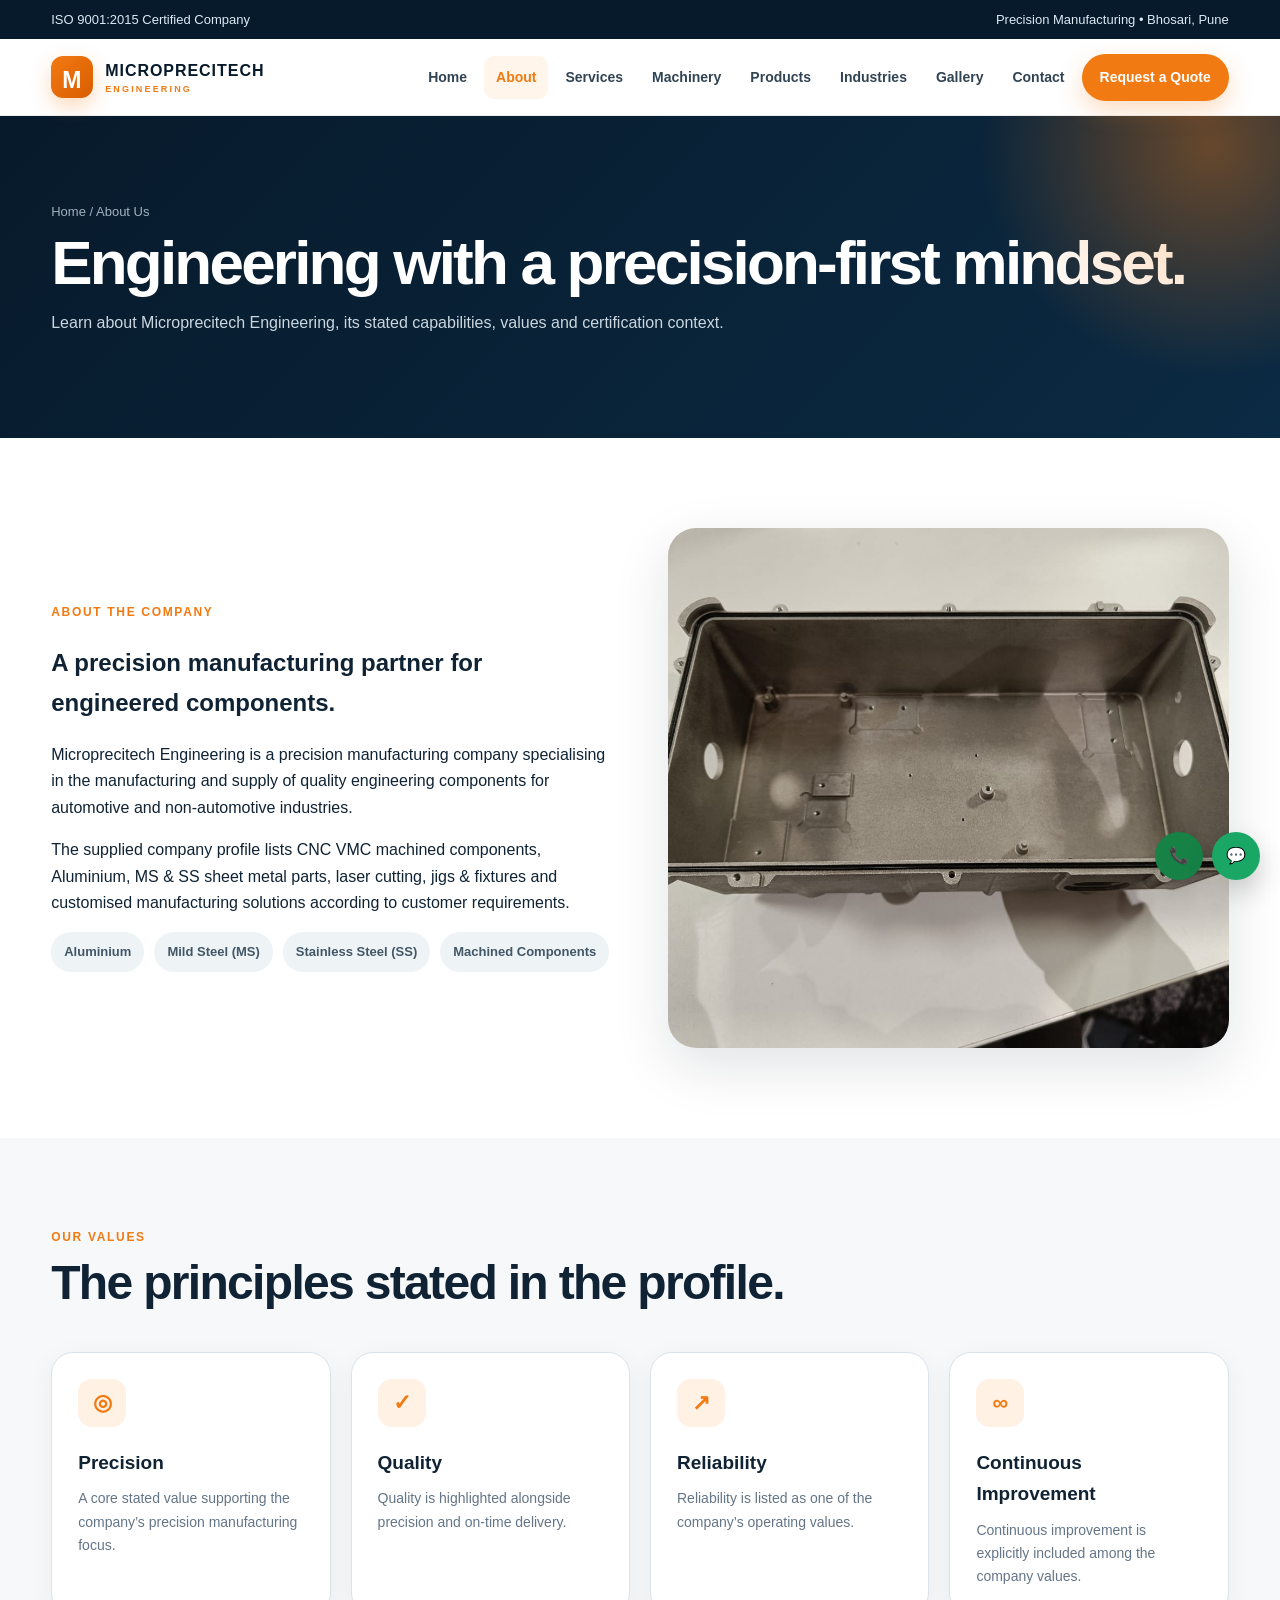
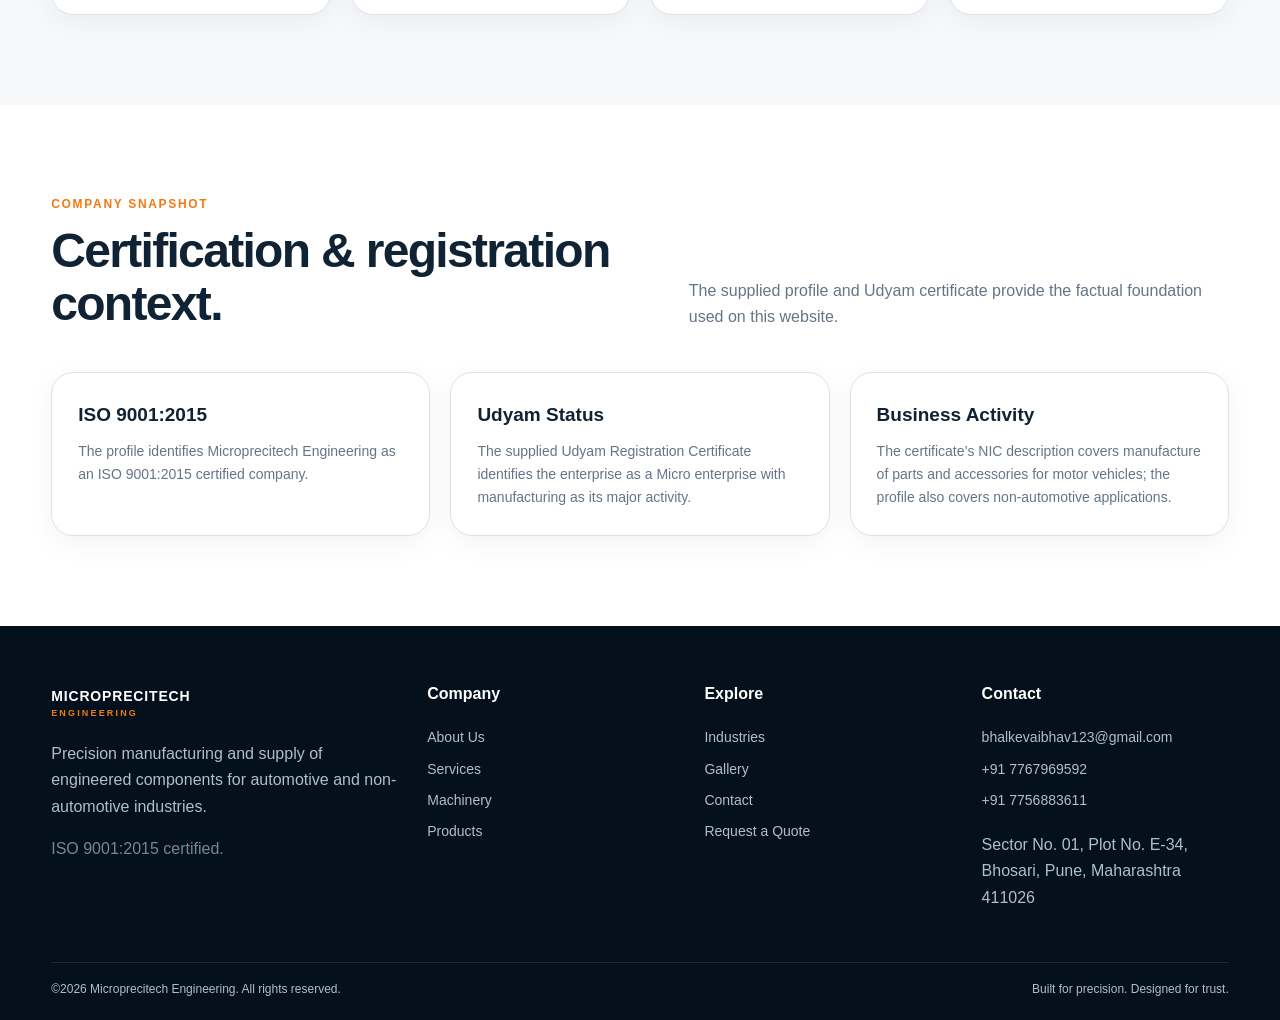
==== about.html @ 03973cf0 "Add MICROPRECITECH Engineering website" ====
<!doctype html>
<!-- PAGE: About page — company profile, values and manufacturing approach. -->
<html lang="en">
  <head>
    <meta charset="utf-8"><meta name="viewport" content="width=device-width,initial-scale=1"><title> About Us | Microprecitech Engineering</title><meta name="description" content="Microprecitech Engineering — precision manufacturing, CNC VMC machining, sheet metal parts, laser cutting, jigs and fixtures in Bhosari, Pune."><link rel="stylesheet" href="styles.css">
  </head>
  <body>
    <div class="topbar">
      <div class="container">
        <span> ISO 9001:2015 Certified Company</span><span> Precision Manufacturing • Bhosari, Pune</span>
      </div>
    </div>
    <header class="nav">
      <div class="container navin">
        <a class="brand" href="index.html"><span class="brandmark"></span><span> MICROPRECITECH<small> ENGINEERING</small></span></a><button class="menu"> ☰</button>
        <nav class="links">
          <a data-nav href="index.html"> Home</a><a data-nav href="about.html"> About</a><a data-nav href="services.html"> Services</a><a data-nav href="machinery.html"> Machinery</a><a data-nav href="products.html"> Products</a><a data-nav href="industries.html"> Industries</a><a data-nav href="gallery.html"> Gallery</a><a data-nav href="contact.html"> Contact</a><a class="cta" href="contact.html#quote"> Request a Quote</a>
        </nav>
      </div>
    </header>
    <section class="pagehero">
      <div class="container">
        <div class="crumb">
          Home / About Us
        </div>
        <h1> Engineering with a precision-first mindset.</h1><p> Learn about Microprecitech Engineering, its stated capabilities, values and certification context.</p>
      </div>
    </section>
    <section class="section">
      <div class="container split">
        <div>
          <div class="kicker">
            About the company
          </div>
          <h2> A precision manufacturing partner for engineered components.</h2><p> Microprecitech Engineering is a precision manufacturing company specialising in the manufacturing and supply of quality engineering components for automotive and non-automotive industries.</p><p> The supplied company profile lists CNC VMC machined components, Aluminium, MS & SS sheet metal parts, laser cutting, jigs & fixtures and customised manufacturing solutions according to customer requirements.</p>
          <div class="material">
            <span class="pill"> Aluminium</span><span class="pill"> Mild Steel (MS)</span><span class="pill"> Stainless Steel (SS)</span><span class="pill"> Machined Components</span>
          </div>
        </div>
        <div class="visual">
          <img src="Media/WhatsApp Image 2026-09-15 at 5.39.50 PM (1).jpeg" alt="Machined aluminium component on CNC machine">
        </div>
      </div>
    </section>
    <section class="section alt">
      <div class="container">
        <div class="section-head">
          <div>
            <div class="kicker">
              Our values
            </div>
            <h2> The principles stated in the profile.</h2>
          </div>
        </div>
        <div class="grid grid4">
          <div class="card">
            <div class="icon">
              ◎
            </div>
            <h3> Precision</h3><p> A core stated value supporting the company’s precision manufacturing focus.</p>
          </div>
          <div class="card">
            <div class="icon">
              ✓
            </div>
            <h3> Quality</h3><p> Quality is highlighted alongside precision and on-time delivery.</p>
          </div>
          <div class="card">
            <div class="icon">
              ↗
            </div>
            <h3> Reliability</h3><p> Reliability is listed as one of the company’s operating values.</p>
          </div>
          <div class="card">
            <div class="icon">
              ∞
            </div>
            <h3> Continuous Improvement</h3><p> Continuous improvement is explicitly included among the company values.</p>
          </div>
        </div>
      </div>
    </section>
    <section class="section">
      <div class="container">
        <div class="section-head">
          <div>
            <div class="kicker">
              Company snapshot
            </div>
            <h2> Certification & registration context.</h2>
          </div>
          <p> The supplied profile and Udyam certificate provide the factual foundation used on this website.</p>
        </div>
        <div class="grid grid3">
          <div class="card">
            <h3> ISO 9001:2015</h3><p> The profile identifies Microprecitech Engineering as an ISO 9001:2015 certified company.</p>
          </div>
          <div class="card">
            <h3> Udyam Status</h3><p> The supplied Udyam Registration Certificate identifies the enterprise as a Micro enterprise with manufacturing as its major activity.</p>
          </div>
          <div class="card">
            <h3> Business Activity</h3><p> The certificate’s NIC description covers manufacture of parts and accessories for motor vehicles; the profile also covers non-automotive applications.</p>
          </div>
        </div>
      </div>
    </section>
    <footer class="footer">
      <div class="container">
        <div class="footergrid">
          <div>
            <a class="brand" href="index.html"><span class=""></span><span style="color:#fff"> MICROPRECITECH<small> ENGINEERING</small></span></a><p> Precision manufacturing and supply of engineered components for automotive and non-automotive industries.</p><p style="color:#748896"> ISO 9001:2015 certified.</p>
          </div>
          <div>
            <h4> Company</h4><a href="about.html"> About Us</a><a href="services.html"> Services</a><a href="machinery.html"> Machinery</a><a href="products.html"> Products</a>
          </div>
          <div>
            <h4> Explore</h4><a href="industries.html"> Industries</a><a href="gallery.html"> Gallery</a><a href="contact.html"> Contact</a><a href="contact.html#quote"> Request a Quote</a>
          </div>
          <div>
            <h4> Contact</h4><a href="mailto:bhalkevaibhav123@gmail.com"> bhalkevaibhav123@gmail.com</a><a href="tel:+917767969592"> +91 7767969592</a><a href="tel:+917756883611"> +91 7756883611</a><p> Sector No. 01, Plot No. E-34, Bhosari, Pune, Maharashtra 411026</p>
          </div>
        </div>
        <div class="copyright">
          <span> ©<span data-year></span> Microprecitech Engineering. All rights reserved.</span><span> Built for precision. Designed for trust.</span>
        </div>
      </div>
    </footer>
    <div class="floating">
      <a class="floatbtn call" href="tel:+917767969592" aria-label="Call +91 7767969592"><span aria-hidden="true">📞</span></a><a class="floatbtn wa" href="https://wa.me/917767969592" aria-label="WhatsApp +91 7767969592"><span aria-hidden="true">💬</span></a>
    </div>
    <script src="script.js"></script>
  </body>
</html>
---- styles.css ----
/* =========================================================
   MICROPRECITECH ENGINEERING — GLOBAL STYLES
   Theme: Premium Industrial / Dark Navy + Orange
   ========================================================= */

/* Theme variables */
 :root {
  --navy: #071a2b;
  --navy2: #0b2a43;
  --orange: #f27a12;
  --orange2: #ff9b36;
  --ink: #102334;
  --muted: #647587;
  --line: #dbe3ea;
  --bg: #f6f8fa;
  --white: #fff;
  --shadow: 0 18px 55px rgba(7,26,43,.12);
  --radius: 22px;
}
* {
  box-sizing: border-box;
}
html {
  scroll-behavior: smooth;
}
body {
  margin: 0;
  font-family: Inter,Segoe UI,Arial,sans-serif;
  color: var(--ink);
  background: var(--white);
  line-height: 1.65;
}
a {
  color: inherit;
  text-decoration: none;
}
img,video {
  max-width: 100%;
  display: block;
}
button,input,textarea {
  font: inherit;
}
.container {
  width: min(1180px,92%);
  margin: auto;
}
/* Header & navigation */
.topbar {
  background: var(--navy);
  color: #dce9f3;
  font-size: 13px;
}
.topbar .container {
  display: flex;
  justify-content: space-between;
  gap: 18px;
  padding: 9px 0;
}
.topbar span {
  display: flex;
  gap: 8px;
  align-items: center;
}
.nav {
  position: sticky;
  top: 0;
  z-index: 20;
  background: rgba(255,255,255,.96);
  backdrop-filter: blur(12px);
  border-bottom: 1px solid rgba(7,26,43,.08);
}
.navin {
  min-height: 76px;
  display: flex;
  align-items: center;
  justify-content: space-between;
  gap: 20px;
}
.brand {
  display: flex;
  align-items: center;
  gap: 12px;
  font-weight: 900;
  letter-spacing: .06em;
  color: var(--navy);
}
.brandmark {
  width: 42px;
  height: 42px;
  border-radius: 12px;
  background: linear-gradient(135deg,var(--orange),#d95d00);
  position: relative;
  box-shadow: 0 8px 20px rgba(242,122,18,.28);
}
.brandmark:after {
  content: 'M';
  position: absolute;
  color: #fff;
  font-weight: 900;
  font-size: 23px;
  left: 11px;
  top: 6px;
}
.brand small {
  display: block;
  font-size: 9px;
  letter-spacing: .24em;
  color: var(--orange);
  margin-top: -2px;
}
.links {
  display: flex;
  align-items: center;
  gap: 5px;
}
.links a {
  padding: 10px 12px;
  font-weight: 700;
  font-size: 14px;
  color: #314454;
  border-radius: 10px;
}
.links a:hover,.links a.active {
  color: var(--orange);
  background: #fff5eb;
}
.cta {
  background: var(--orange)!important;
  color: #fff!important;
  padding: 12px 18px!important;
  border-radius: 999px!important;
  box-shadow: 0 10px 25px rgba(242,122,18,.25);
}
.menu {
  display: none;
  background: none;
  border: 0;
  font-size: 28px;
}
/* Hero section */ /* Hero section */
.hero {
  min-height: 680px;
  background: var(--navy);
  color: #fff;
  position: relative;
  overflow: hidden;
}
.hero video {
  position: absolute;
  inset: 0;
  width: 100%;
  height: 100%;
  object-fit: cover;
  opacity: .38;
}
.hero:after {
  content: '';
  position: absolute;
  inset: 0;
  background: linear-gradient(90deg,rgba(7,26,43,.97) 0%,rgba(7,26,43,.76) 48%,rgba(7,26,43,.3) 100%);
}
.hero .container {
  position: relative;
  z-index: 2;
  min-height: 680px;
  display: flex;
  align-items: center;
}
.hero-copy {
  max-width: 730px;
  padding: 80px 0;
}
.eyebrow {
  display: inline-flex;
  gap: 8px;
  align-items: center;
  color: #ffd3ad;
  background: rgba(242,122,18,.14);
  border: 1px solid rgba(242,122,18,.45);
  padding: 7px 12px;
  border-radius: 999px;
  font-size: 12px;
  font-weight: 800;
  letter-spacing: .12em;
  text-transform: uppercase;
}
.eyebrow:before {
  content: '';
  width: 7px;
  height: 7px;
  border-radius: 50%;
  background: var(--orange);
}
h1 {
  font-size: clamp(42px,6vw,76px);
  line-height: 1.02;
  letter-spacing: -.045em;
  margin: 22px 0 22px;
}
h1 em {
  font-style: normal;
  color: var(--orange2);
}
.lead {
  font-size: 19px;
  color: #d7e2ea;
  max-width: 670px;
}
.actions {
  display: flex;
  gap: 13px;
  flex-wrap: wrap;
  margin-top: 30px;
}
.btn {
  display: inline-flex;
  align-items: center;
  justify-content: center;
  gap: 9px;
  padding: 14px 21px;
  border-radius: 12px;
  font-weight: 800;
  border: 1px solid transparent;
}
.btn.primary {
  background: var(--orange);
  color: #fff;
}
.btn.secondary {
  border-color: rgba(255,255,255,.35);
  color: #fff;
  background: rgba(255,255,255,.06);
}
/* Shared sections & cards */ /* Shared sections & cards */
.section {
  padding: 90px 0;
}
.section.alt {
  background: var(--bg);
}
.section-head {
  display: flex;
  justify-content: space-between;
  gap: 30px;
  align-items: end;
  margin-bottom: 42px;
}
.section-head h2 {
  margin: 0;
  font-size: clamp(30px,4vw,48px);
  line-height: 1.1;
  letter-spacing: -.035em;
}
.section-head p {
  max-width: 540px;
  color: var(--muted);
  margin: 0;
}
.kicker {
  color: var(--orange);
  font-weight: 900;
  text-transform: uppercase;
  letter-spacing: .14em;
  font-size: 12px;
  margin-bottom: 10px;
}
.grid {
  display: grid;
  gap: 20px;
}
.grid3 {
  grid-template-columns: repeat(3,1fr);
}
.grid4 {
  grid-template-columns: repeat(4,1fr);
}
.card {
  background: #fff;
  border: 1px solid var(--line);
  border-radius: var(--radius);
  padding: 26px;
  box-shadow: 0 7px 28px rgba(7,26,43,.05);
}
.card: hover {
  transform: translateY(-3px);
  transition: .25s;
  box-shadow: var(--shadow);
}
.icon {
  width: 48px;
  height: 48px;
  border-radius: 14px;
  background: #fff1e4;
  color: var(--orange);
  display: grid;
  place-items: center;
  font-size: 22px;
  font-weight: 900;
  margin-bottom: 20px;
}
.card h3 {
  margin: 0 0 9px;
  font-size: 19px;
}
.card p {
  margin: 0;
  color: var(--muted);
  font-size: 14px;
}
/* Split content layouts */ /* Split content layouts */
.split {
  display: grid;
  grid-template-columns: 1fr 1fr;
  gap: 55px;
  align-items: center;
}
.visual {
  border-radius: 28px;
  overflow: hidden;
  box-shadow: var(--shadow);
  position: relative;
}
.visual img {
  width: 100%;
  height: 520px;
  object-fit: cover;
}
.visual .tag {
  position: absolute;
  left: 20px;
  bottom: 20px;
  background: #fff;
  padding: 13px 16px;
  border-radius: 14px;
  font-weight: 800;
  box-shadow: 0 10px 30px rgba(0,0,0,.14);
}
.checklist {
  display: grid;
  gap: 12px;
  margin: 24px 0;
}
.check {
  display: flex;
  gap: 12px;
  align-items: flex-start;
}
.check b {
  width: 24px;
  height: 24px;
  display: grid;
  place-items: center;
  background: #e8f6ed;
  color: #168246;
  border-radius: 50%;
  font-size: 12px;
  flex: none;
}
.check span {
  color: #435667;
}
.darkband {
  background: var(--navy);
  color: #fff;
  padding: 70px 0;
}
.darkband .section-head p {
  color: #afc0ce;
}
.machine {
  overflow: hidden;
  padding: 0;
}
.machine img {
  height: 220px;
  width: 100%;
  object-fit: cover;
  background: #eef2f5;
}
.machine .body {
  padding: 23px;
}
.machine .spec {
  display: flex;
  justify-content: space-between;
  border-top: 1px solid var(--line);
  padding: 9px 0;
  font-size: 13px;
  color: var(--muted);
}
.machine .spec b {
  color: var(--ink);
}
.home-machine .body {
  padding: 22px;
}
.home-machine .body h3 {
  margin: 0 0 7px;
}
.home-machine .body p {
  margin: 0;
}
.product img {
  height: 250px;
  width: 100%;
  object-fit: cover;
}
.product .body {
  padding: 22px;
}
.product .body h3 {
  margin: 0 0 7px;
}
.badge {
  display: inline-block;
  font-size: 11px;
  font-weight: 900;
  text-transform: uppercase;
  letter-spacing: .1em;
  color: var(--orange);
  background: #fff2e5;
  border-radius: 999px;
  padding: 5px 9px;
}
.logos {
  display: grid;
  grid-template-columns: repeat(5,1fr);
  gap: 15px;
}
.logo {
  background: #fff;
  border: 1px solid var(--line);
  border-radius: 16px;
  padding: 18px;
  min-height: 90px;
  display: grid;
  place-items: center;
}
.logo img {
  max-height: 54px;
  max-width: 170px;
  object-fit: contain;
}
/* Inner page hero */ /* Inner page hero */
.pagehero {
  padding: 85px 0;
  background: linear-gradient(135deg,var(--navy),var(--navy2));
  color: #fff;
  position: relative;
  overflow: hidden;
}
.pagehero:after {
  content: '';
  position: absolute;
  width: 500px;
  height: 500px;
  border-radius: 50%;
  right: -180px;
  top: -220px;
  background: radial-gradient(circle,rgba(242,122,18,.4),transparent 65%);
}
.pagehero h1 {
  font-size: clamp(40px,5vw,62px);
  margin: 8px 0 15px;
}
.pagehero p {
  max-width: 720px;
  color: #cad7e0;
}
.crumb {
  font-size: 13px;
  color: #9fb1bf;
}
.tablewrap {
  overflow: auto;
  border: 1px solid var(--line);
  border-radius: 18px;
}
.specs {
  width: 100%;
  border-collapse: collapse;
  background: #fff;
}
.specs th,.specs td {
  text-align: left;
  padding: 15px 17px;
  border-bottom: 1px solid var(--line);
  font-size: 14px;
}
.specs th {
  background: #f2f5f7;
  color: var(--navy);
}
.gallery {
  display: grid;
  grid-template-columns: repeat(3, minmax(0, 1fr));
  gap: 18px;
}
.gallery .item {
  border: 1px solid var(--line);
  border-radius: 16px;
  overflow: hidden;
  background: #fff;
  box-shadow: 0 10px 28px rgba(7,26,43,.08);
}
.gallery img,.gallery video {
  width: 100%;
  aspect-ratio: 4 / 3;
  height: auto;
  object-fit: cover;
  background: #0b1620;
}
.gallery .caption {
  padding: 13px 15px;
  color: var(--navy);
  font-size: 13px;
  font-weight: 800;
  letter-spacing: .02em;
}
.gallery-section + .gallery-section {
  margin-top: 58px;
}
.gallery-section-head {
  display: flex;
  justify-content: space-between;
  align-items: end;
  gap: 24px;
  margin-bottom: 22px;
}
.gallery-section-head h2 {
  margin: 6px 0 0;
  font-size: clamp(24px,3vw,34px);
}
.gallery-section-head p {
  max-width: 520px;
  margin: 0;
  color: var(--muted);
}
/* Contact & forms */ /* Contact & forms */
.contactgrid {
  display: grid;
  grid-template-columns: .8fr 1.2fr;
  gap: 24px;
}
.contactbox {
  padding: 28px;
  background: var(--navy);
  color: #fff;
  border-radius: 24px;
}
.contactbox a {
  color: #fff;
}
.contactitem {
  padding: 17px 0;
  border-bottom: 1px solid rgba(255,255,255,.12);
}
.contactitem: last-child {
  border-bottom: 0;
}
.contactitem small {
  display: block;
  color: #a9bbc8;
  text-transform: uppercase;
  letter-spacing: .12em;
  font-size: 10px;
  font-weight: 900;
}
.form {
  padding: 30px;
  border: 1px solid var(--line);
  border-radius: 24px;
  background: #fff;
}
.formgrid {
  display: grid;
  grid-template-columns: 1fr 1fr;
  gap: 15px;
}
.field {
  display: grid;
  gap: 7px;
}
.field.full {
  grid-column: 1/-1;
}
.field label {
  font-size: 12px;
  font-weight: 800;
  color: #445868;
}
.field input,.field textarea {
  width: 100%;
  padding: 13px 14px;
  border: 1px solid #ccd7df;
  border-radius: 11px;
  outline: none;
}
.field input: focus,.field textarea: focus {
  border-color: var(--orange);
  box-shadow: 0 0 0 3px #fff0e4;
}
.field textarea {
  min-height: 140px;
  resize: vertical;
}
/* Footer & floating actions */ /* Footer & floating actions */
.footer {
  background: #04111d;
  color: #aebfcb;
  padding: 55px 0 20px;
}
.footergrid {
  display: grid;
  grid-template-columns: 1.4fr 1fr 1fr 1fr;
  gap: 30px;
}
.footer h4 {
  color: #fff;
  margin: 0 0 15px;
}
.footer a {
  display: block;
  padding: 4px 0;
  color: #aebfcb;
  font-size: 14px;
}
.footer a: hover {
  color: #fff;
}
.copyright {
  border-top: 1px solid rgba(255,255,255,.1);
  margin-top: 35px;
  padding-top: 17px;
  font-size: 12px;
  display: flex;
  justify-content: space-between;
}
.floating {
  position: fixed;
  right: 20px;
  bottom: 20px;
  z-index: 30;
  display: flex;
  gap: 9px;
}
.floatbtn {
  width: 48px;
  height: 48px;
  border-radius: 50%;
  display: grid;
  place-items: center;
  color: #fff;
  font-weight: 900;
  box-shadow: 0 12px 28px rgba(0,0,0,.2);
}
.floatbtn svg {
  width: 23px;
  height: 23px;
  fill: currentColor;
}
.floatbtn.call {
  background: #168246;
}
.floatbtn.wa {
  background: #1aa765;
}
.notice {
  padding: 14px 16px;
  background: #fff8ef;
  border: 1px solid #ffd7ae;
  border-radius: 14px;
  color: #73400c;
  font-size: 13px;
}
.form-status {
  margin: 16px 0 0;
  padding: 12px 14px;
  border: 1px solid #b7e2c5;
  border-radius: 10px;
  background: #effaf2;
  color: #176b35;
  font-size: 13px;
  font-weight: 700;
}
.form-status.error {
  border-color: #f0b8b8;
  background: #fff2f2;
  color: #9b2424;
}
.process {
  counter-reset: step;
  display: grid;
  grid-template-columns: repeat(4,1fr);
  gap: 18px;
}
.process .card {
  position: relative;
}
.process .card:before {
  counter-increment: step;
  content: '0' counter(step);
  font-size: 11px;
  font-weight: 900;
  color: var(--orange);
  letter-spacing: .1em;
}
.material {
  display: flex;
  gap: 10px;
  flex-wrap: wrap;
}
.pill {
  padding: 9px 13px;
  background: #eef3f6;
  border-radius: 999px;
  font-size: 13px;
  font-weight: 700;
  color: #425767;
}
.quote {
  font-size: 24px;
  font-weight: 800;
  line-height: 1.35;
  color: var(--navy);
  padding-left: 22px;
  border-left: 4px solid var(--orange);
}
@media(max-width: 980px) {
  .links {
    display: none;
  }
  .links.open {
    display: flex;
    position: absolute;
    top: 76px;
    left: 0;
    right: 0;
    padding: 14px;
    background: #ffffff;
    border-bottom: 1px solid var(--line);
    flex-direction: column;
    align-items: stretch;
    box-shadow: var(--shadow);
  }
  .menu {
    display: block;
  }
  .grid4 {
    grid-template-columns: repeat(2,1fr);
  }
  .grid3 {
    grid-template-columns: 1fr 1fr;
  }
  .split,.contactgrid {
    grid-template-columns: 1fr;
  }
  .footergrid {
    grid-template-columns: 1fr 1fr;
  }
  .process {
    grid-template-columns: 1fr 1fr;
  }
  .logos {
    grid-template-columns: repeat(3,1fr);
  }
}
@media(max-width: 620px) {
  .gallery {
    grid-template-columns: 1fr;
  }
  .gallery-section-head {
    display: block;
  }
  .gallery-section-head p {
    margin-top: 12px;
  }
  .topbar .container {
    display: block;
  }
  .topbar span {
    margin: 2px 0;
  }
  .hero,.hero .container {
    min-height: 700px;
  }
  .hero-copy {
    padding: 55px 0;
  }
  .grid3,.grid4 {
    grid-template-columns: 1fr;
  }
  .section {
    padding: 65px 0;
  }
  .section-head {
    display: block;
  }
  .section-head p {
    margin-top: 15px;
  }
  .logos {
    grid-template-columns: 1fr 1fr;
  }
  .footergrid {
    grid-template-columns: 1fr;
  }
  .copyright {
    display: block;
  }
  .formgrid {
    grid-template-columns: 1fr;
  }
  .field.full {
    grid-column: auto;
  }
  .pagehero {
    padding: 65px 0;
  }
  .floating {
    right: 12px;
    bottom: 12px;
  }
}
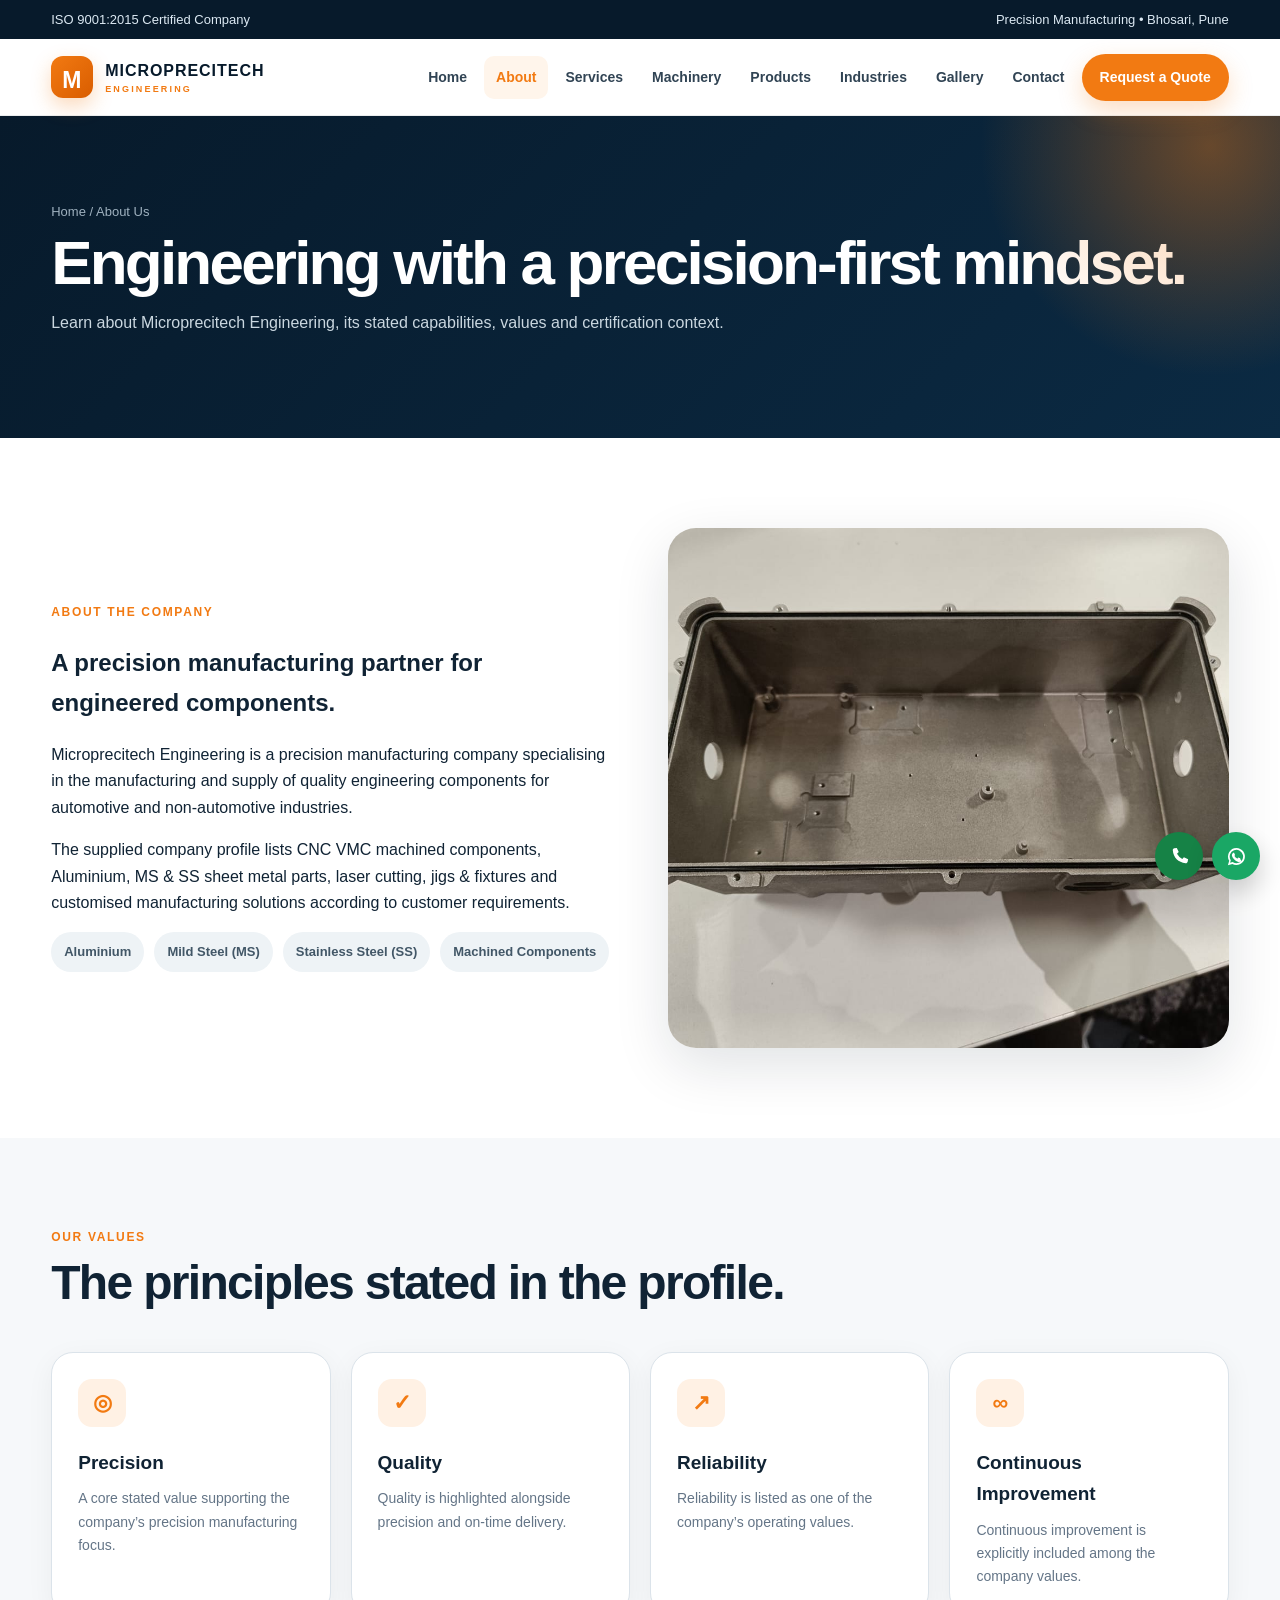
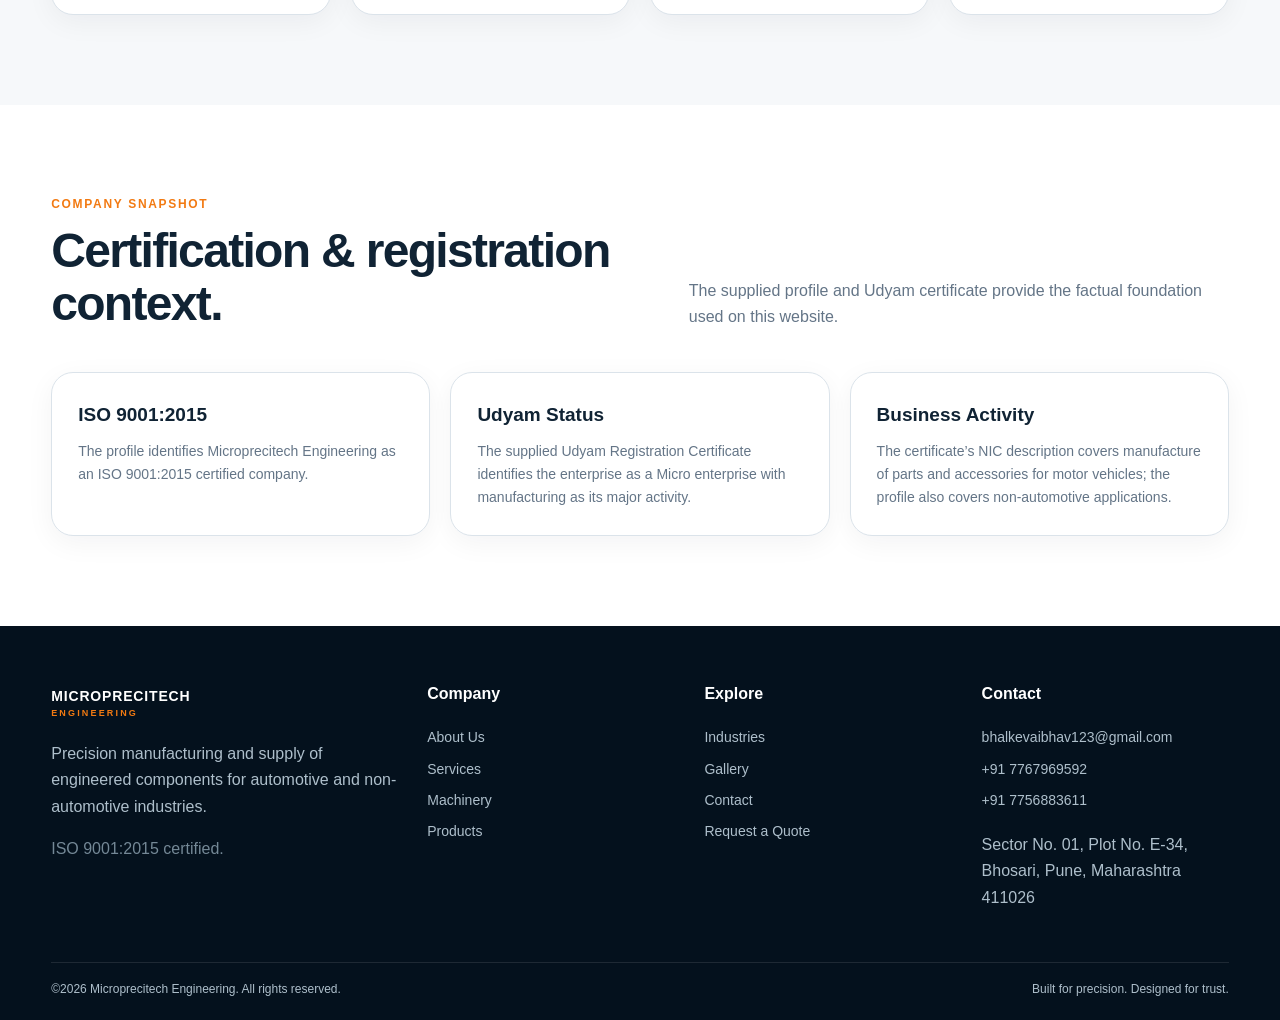
==== commit cac5dbc0: "change icon and Aluminium Extrusion & Machining image and add animation for website" ====
--- a/about.html
+++ b/about.html
@@ -126,7 +126,7 @@
       </div>
     </footer>
     <div class="floating">
-      <a class="floatbtn call" href="tel:+917767969592" aria-label="Call +91 7767969592"><span aria-hidden="true">📞</span></a><a class="floatbtn wa" href="https://wa.me/917767969592" aria-label="WhatsApp +91 7767969592"><span aria-hidden="true">💬</span></a>
+      <a class="floatbtn call" href="tel:+917767969592" aria-label="Call +91 7767969592"><svg viewBox="0 0 24 24" aria-hidden="true"><path d="M6.6 3.5 9.2 3l2 4.4-1.8 1.7a14.4 14.4 0 0 0 5.5 5.5l1.7-1.8 4.4 2-.5 2.6c-.2 1-1.1 1.7-2.1 1.6C10.7 18.3 5.7 13.3 5 5.6c-.1-1 .6-1.9 1.6-2.1Z"/></svg></a><a class="floatbtn wa" href="https://wa.me/917767969592" aria-label="WhatsApp +91 7767969592"><svg viewBox="0 0 24 24" aria-hidden="true"><path d="M12 3.2a8.8 8.8 0 0 0-7.6 13.3L3 21l4.7-1.3A8.8 8.8 0 1 0 12 3.2Zm0 15.8a7 7 0 0 1-3.6-1l-.3-.2-2.8.8.8-2.7-.2-.3A7 7 0 1 1 12 19Zm3.8-5.1c-.2-.1-1.3-.7-1.5-.8-.2-.1-.4-.1-.5.1l-.7.8c-.1.1-.2.1-.4 0a5.6 5.6 0 0 1-2.8-2.5c-.1-.2 0-.3.1-.4l.4-.5c.1-.1.1-.3 0-.5l-.7-1.6c-.1-.2-.3-.3-.5-.3h-.4c-.2 0-.5.1-.7.3-.2.2-.9.9-.9 2.1s.9 2.4 1 2.6c.1.2 1.8 2.8 4.4 3.9 2.2.9 2.2.6 2.6.6.4 0 1.3-.5 1.5-1 .2-.5.2-.9.1-1-.1-.1-.3-.2-.5-.3Z"/></svg></a>
     </div>
     <script src="script.js"></script>
   </body>
--- a/styles.css
+++ b/styles.css
@@ -29,6 +29,7 @@
   color: var(--ink);
   background: var(--white);
   line-height: 1.65;
+  animation: page-enter .55s ease-out both;
 }
 a {
   color: inherit;
@@ -222,6 +223,11 @@
   border-radius: 12px;
   font-weight: 800;
   border: 1px solid transparent;
+  transition: transform .2s ease, box-shadow .2s ease, background-color .2s ease;
+}
+.btn:hover {
+  transform: translateY(-3px);
+  box-shadow: 0 12px 24px rgba(7,26,43,.14);
 }
 .btn.primary {
   background: var(--orange);
@@ -281,11 +287,12 @@
   border-radius: var(--radius);
   padding: 26px;
   box-shadow: 0 7px 28px rgba(7,26,43,.05);
-}
-.card: hover {
+  transition: transform .25s ease, box-shadow .25s ease, border-color .25s ease;
+}
+.card:hover {
   transform: translateY(-3px);
-  transition: .25s;
   box-shadow: var(--shadow);
+  border-color: #c6d3dc;
 }
 .icon {
   width: 48px;
@@ -503,6 +510,11 @@
   overflow: hidden;
   background: #fff;
   box-shadow: 0 10px 28px rgba(7,26,43,.08);
+  transition: transform .25s ease, box-shadow .25s ease;
+}
+.gallery .item:hover {
+  transform: translateY(-5px);
+  box-shadow: var(--shadow);
 }
 .gallery img,.gallery video {
   width: 100%;
@@ -596,8 +608,9 @@
   border: 1px solid #ccd7df;
   border-radius: 11px;
   outline: none;
-}
-.field input: focus,.field textarea: focus {
+  transition: border-color .2s ease, box-shadow .2s ease;
+}
+.field input:focus,.field textarea:focus {
   border-color: var(--orange);
   box-shadow: 0 0 0 3px #fff0e4;
 }
@@ -626,7 +639,7 @@
   color: #aebfcb;
   font-size: 14px;
 }
-.footer a: hover {
+.footer a:hover {
   color: #fff;
 }
 .copyright {
@@ -726,6 +739,28 @@
   color: var(--navy);
   padding-left: 22px;
   border-left: 4px solid var(--orange);
+}
+.reveal {
+  opacity: 0;
+  transform: translateY(24px);
+  transition: opacity .65s ease, transform .65s ease;
+}
+.reveal.is-visible {
+  opacity: 1;
+  transform: translateY(0);
+}
+@keyframes page-enter {
+  from { opacity: 0; }
+  to { opacity: 1; }
+}
+@media (prefers-reduced-motion: reduce) {
+  html { scroll-behavior: auto; }
+  *, *::before, *::after {
+    animation-duration: .01ms !important;
+    animation-iteration-count: 1 !important;
+    transition-duration: .01ms !important;
+  }
+  .reveal { opacity: 1; transform: none; }
 }
 @media(max-width: 980px) {
   .links {
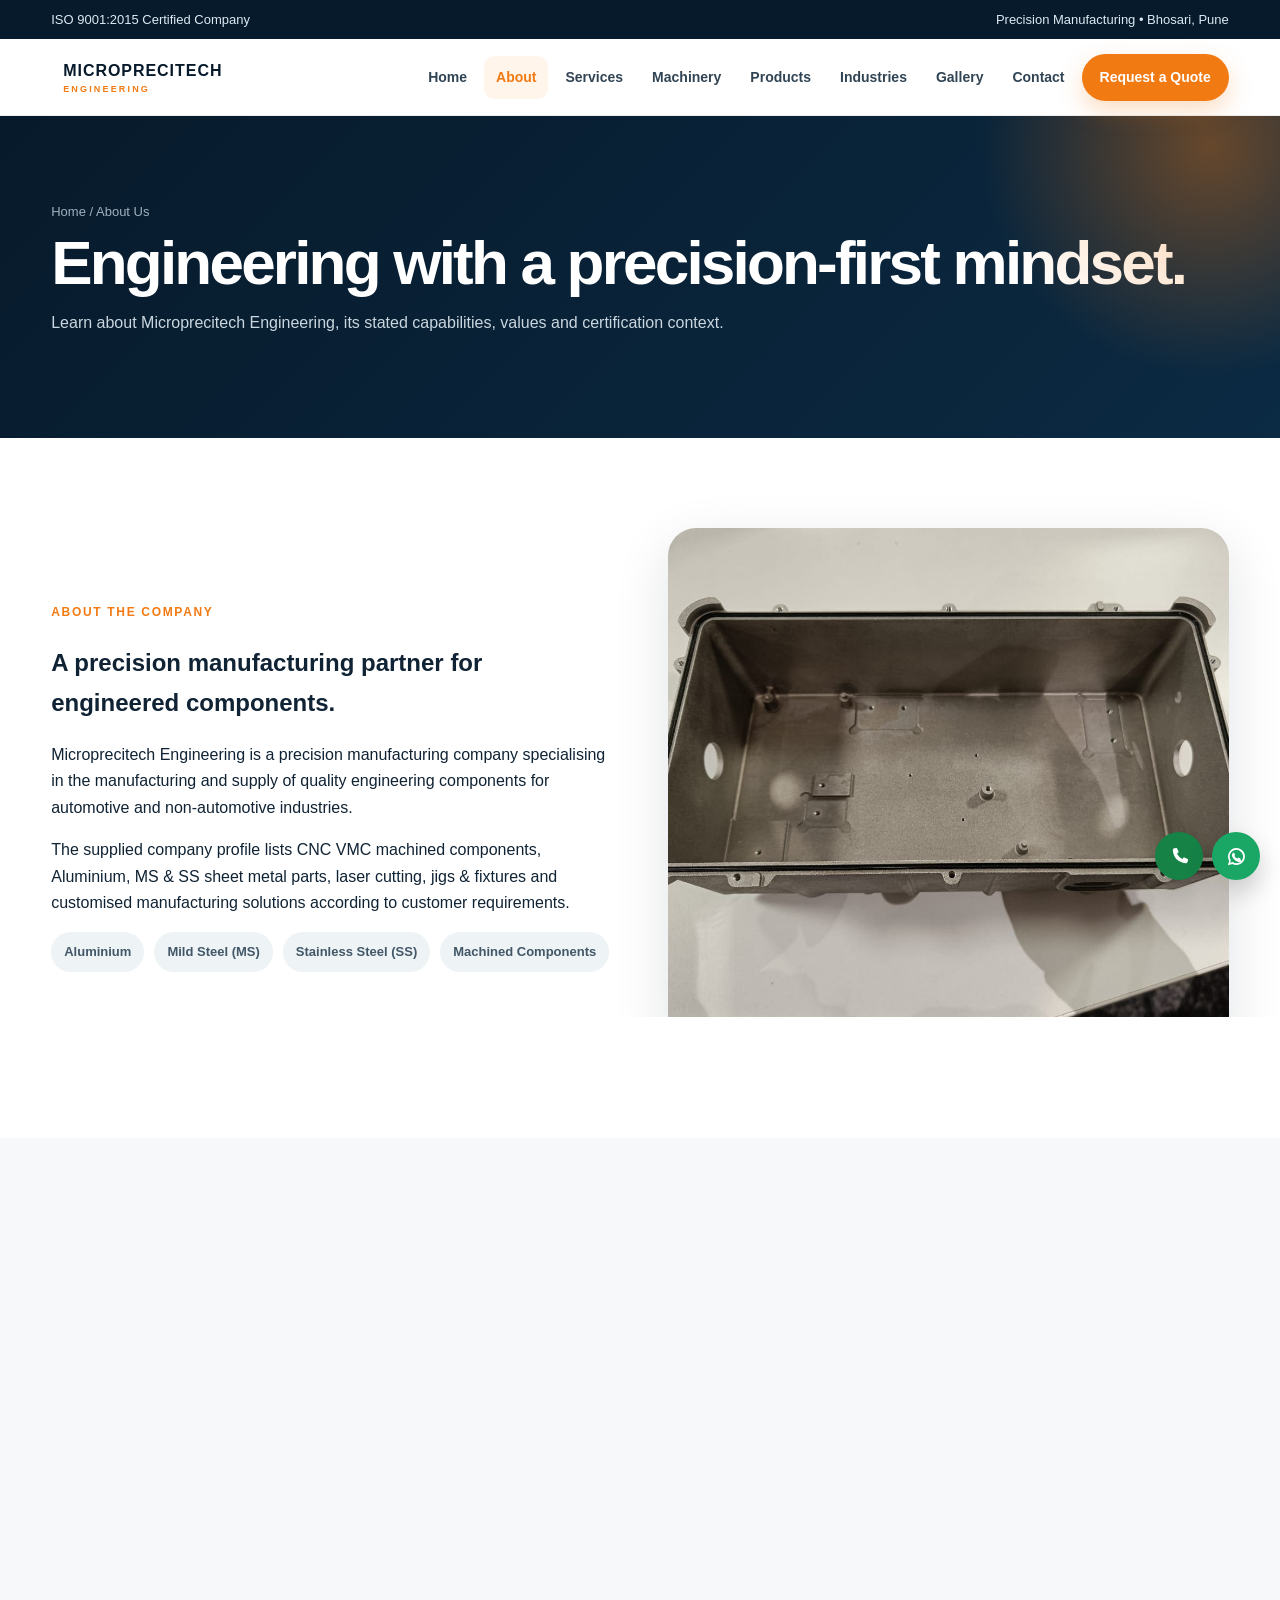
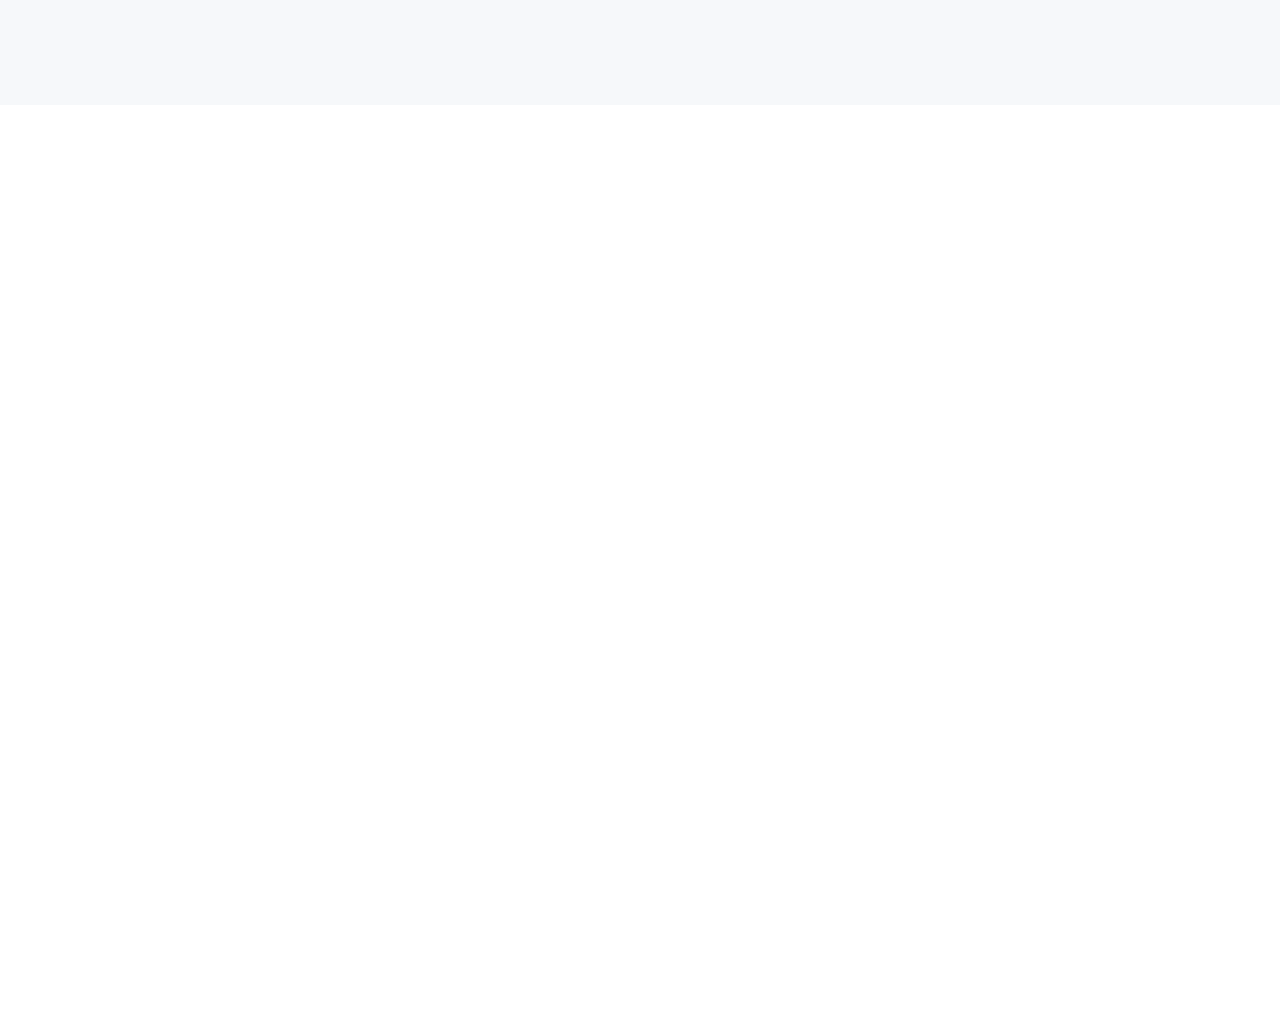
==== commit 012cac79: "change the mail and compress the image size" ====
--- a/about.html
+++ b/about.html
@@ -12,7 +12,7 @@
     </div>
     <header class="nav">
       <div class="container navin">
-        <a class="brand" href="index.html"><span class="brandmark"></span><span> MICROPRECITECH<small> ENGINEERING</small></span></a><button class="menu"> ☰</button>
+        <a class="brand" href="index.html"><span class=""></span><span> MICROPRECITECH<small> ENGINEERING</small></span></a><button class="menu"> ☰</button>
         <nav class="links">
           <a data-nav href="index.html"> Home</a><a data-nav href="about.html"> About</a><a data-nav href="services.html"> Services</a><a data-nav href="machinery.html"> Machinery</a><a data-nav href="products.html"> Products</a><a data-nav href="industries.html"> Industries</a><a data-nav href="gallery.html"> Gallery</a><a data-nav href="contact.html"> Contact</a><a class="cta" href="contact.html#quote"> Request a Quote</a>
         </nav>
@@ -117,7 +117,7 @@
             <h4> Explore</h4><a href="industries.html"> Industries</a><a href="gallery.html"> Gallery</a><a href="contact.html"> Contact</a><a href="contact.html#quote"> Request a Quote</a>
           </div>
           <div>
-            <h4> Contact</h4><a href="mailto:bhalkevaibhav123@gmail.com"> bhalkevaibhav123@gmail.com</a><a href="tel:+917767969592"> +91 7767969592</a><a href="tel:+917756883611"> +91 7756883611</a><p> Sector No. 01, Plot No. E-34, Bhosari, Pune, Maharashtra 411026</p>
+            <h4> Contact</h4><a href="mailto:microprecitechengineering@gmail.com"> microprecitechengineering@gmail.com</a><a href="tel:+917767969592"> Mukund Bhalke - +91 7767969592</a><a href="tel:+917756883611"> Nikhil Mahangare - +91 7756883611</a><p> Sector No. 01, Plot No. E-34, Bhosari, Pune, Maharashtra 411026</p>
           </div>
         </div>
         <div class="copyright">
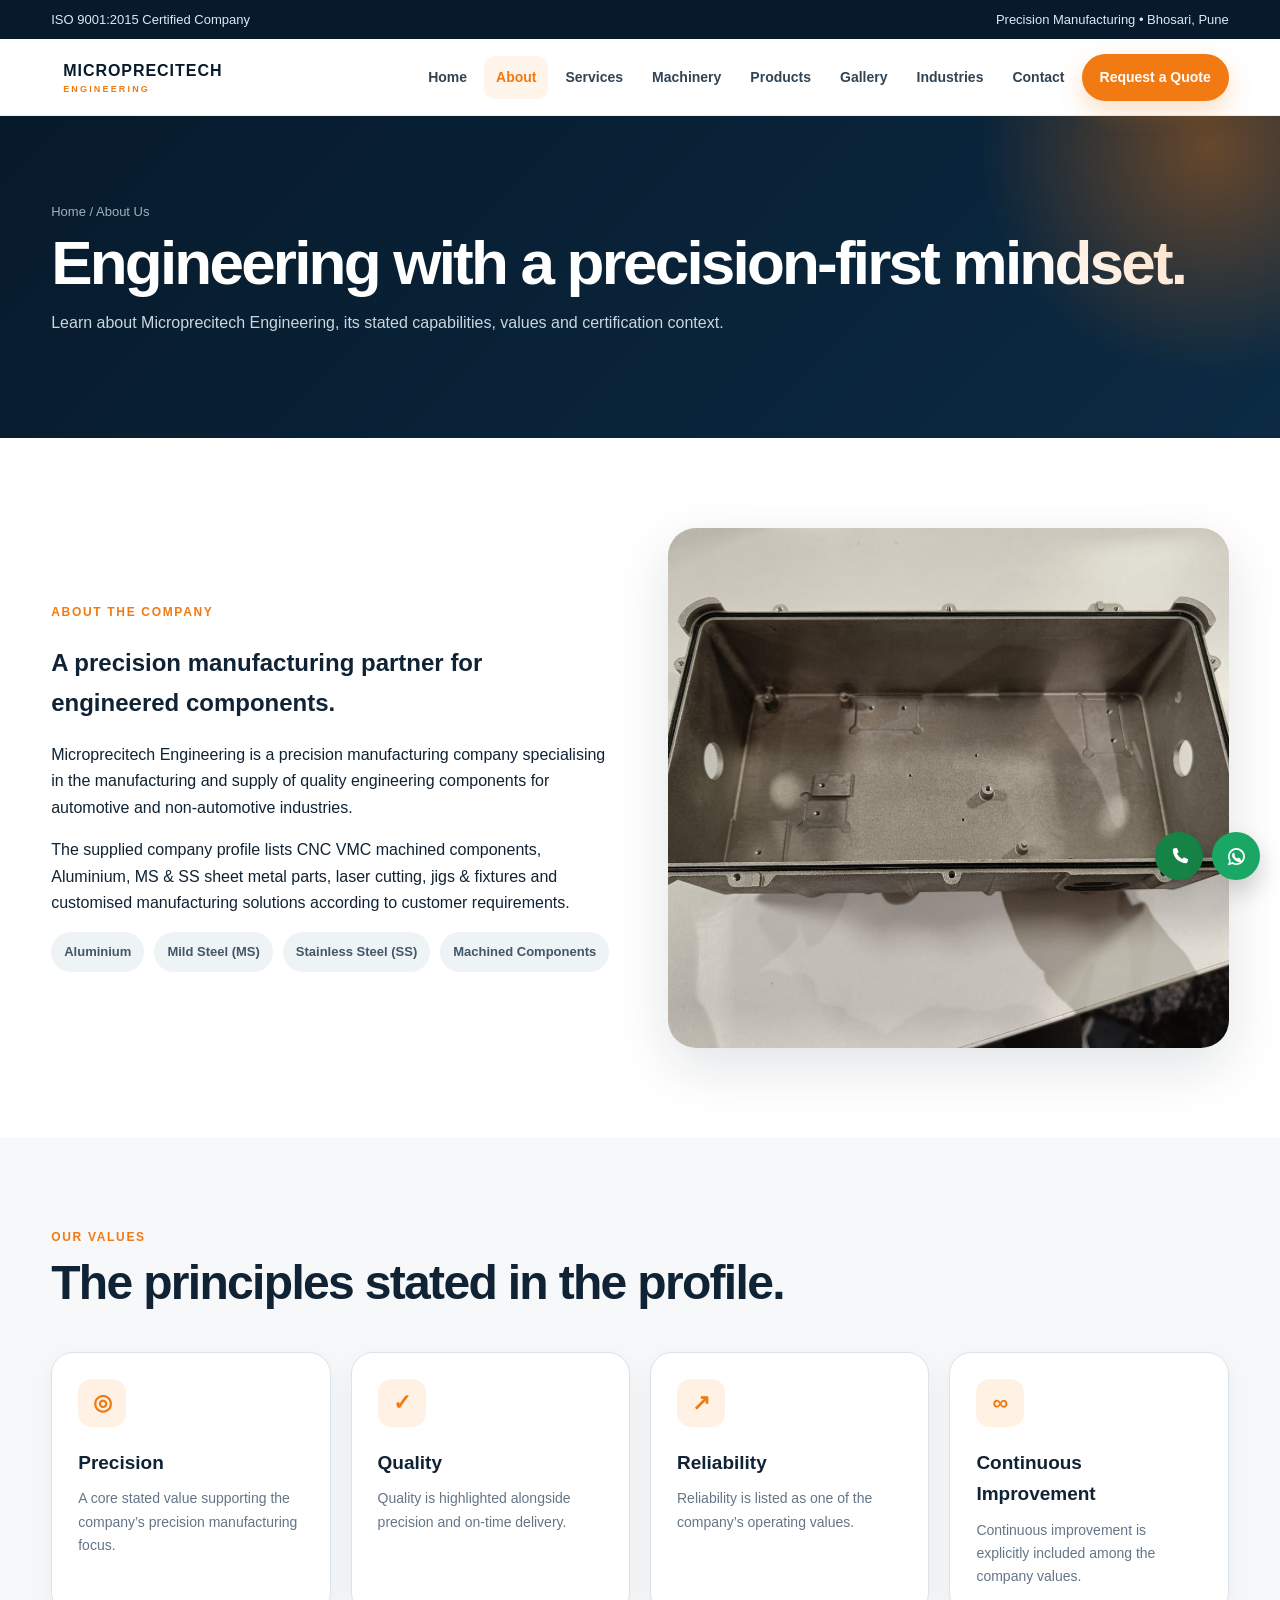
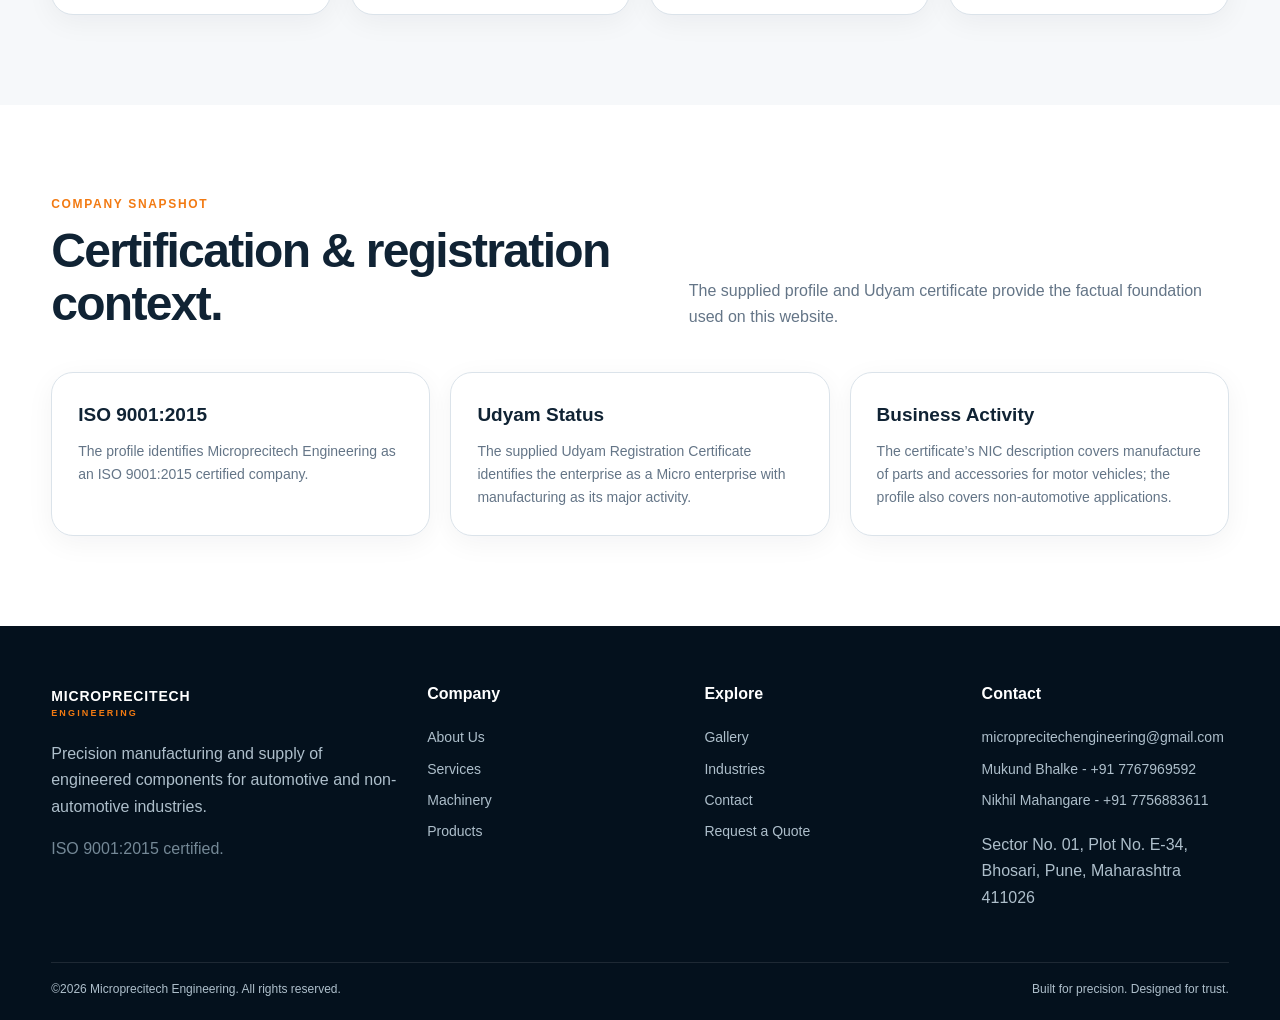
==== commit 83fe4faf: "Solve the image bug for mobile view" ====
--- a/about.html
+++ b/about.html
@@ -14,7 +14,7 @@
       <div class="container navin">
         <a class="brand" href="index.html"><span class=""></span><span> MICROPRECITECH<small> ENGINEERING</small></span></a><button class="menu"> ☰</button>
         <nav class="links">
-          <a data-nav href="index.html"> Home</a><a data-nav href="about.html"> About</a><a data-nav href="services.html"> Services</a><a data-nav href="machinery.html"> Machinery</a><a data-nav href="products.html"> Products</a><a data-nav href="industries.html"> Industries</a><a data-nav href="gallery.html"> Gallery</a><a data-nav href="contact.html"> Contact</a><a class="cta" href="contact.html#quote"> Request a Quote</a>
+          <a data-nav href="index.html"> Home</a><a data-nav href="about.html"> About</a><a data-nav href="services.html"> Services</a><a data-nav href="machinery.html"> Machinery</a><a data-nav href="products.html"> Products</a><a data-nav href="gallery.html"> Gallery</a><a data-nav href="industries.html"> Industries</a><a data-nav href="contact.html"> Contact</a><a class="cta" href="contact.html#quote"> Request a Quote</a>
         </nav>
       </div>
     </header>
@@ -114,7 +114,7 @@
             <h4> Company</h4><a href="about.html"> About Us</a><a href="services.html"> Services</a><a href="machinery.html"> Machinery</a><a href="products.html"> Products</a>
           </div>
           <div>
-            <h4> Explore</h4><a href="industries.html"> Industries</a><a href="gallery.html"> Gallery</a><a href="contact.html"> Contact</a><a href="contact.html#quote"> Request a Quote</a>
+            <h4> Explore</h4><a href="gallery.html"> Gallery</a><a href="industries.html"> Industries</a><a href="contact.html"> Contact</a><a href="contact.html#quote"> Request a Quote</a>
           </div>
           <div>
             <h4> Contact</h4><a href="mailto:microprecitechengineering@gmail.com"> microprecitechengineering@gmail.com</a><a href="tel:+917767969592"> Mukund Bhalke - +91 7767969592</a><a href="tel:+917756883611"> Nikhil Mahangare - +91 7756883611</a><p> Sector No. 01, Plot No. E-34, Bhosari, Pune, Maharashtra 411026</p>
--- a/styles.css
+++ b/styles.css
@@ -499,29 +499,36 @@
   background: #f2f5f7;
   color: var(--navy);
 }
-.gallery {
+.gallery-grid {
   display: grid;
   grid-template-columns: repeat(3, minmax(0, 1fr));
   gap: 18px;
 }
-.gallery .item {
+.gallery-item {
+  position: relative;
+  margin: 0;
   border: 1px solid var(--line);
-  border-radius: 16px;
+  border-radius: 18px;
   overflow: hidden;
-  background: #fff;
+  background: linear-gradient(135deg, #edf3f7, #dfeaf0);
   box-shadow: 0 10px 28px rgba(7,26,43,.08);
   transition: transform .25s ease, box-shadow .25s ease;
-}
-.gallery .item:hover {
+  min-height: 220px;
+}
+.gallery-item:hover {
   transform: translateY(-5px);
   box-shadow: var(--shadow);
 }
-.gallery img,.gallery video {
+.gallery-item img,
+.gallery-item video {
+  display: block;
   width: 100%;
-  aspect-ratio: 4 / 3;
-  height: auto;
+  height: 260px;
   object-fit: cover;
-  background: #0b1620;
+  background: linear-gradient(135deg, #dfeaf0, #c4d0d7);
+}
+.video-item video {
+  background: #091c2d;
 }
 .gallery .caption {
   padding: 13px 15px;
@@ -741,13 +748,13 @@
   border-left: 4px solid var(--orange);
 }
 .reveal {
-  opacity: 0;
-  transform: translateY(24px);
-  transition: opacity .65s ease, transform .65s ease;
+  opacity: 1;
+  transform: none;
+  transition: none;
 }
 .reveal.is-visible {
   opacity: 1;
-  transform: translateY(0);
+  transform: none;
 }
 @keyframes page-enter {
   from { opacity: 0; }
@@ -782,6 +789,9 @@
   .menu {
     display: block;
   }
+  .gallery-grid {
+    grid-template-columns: repeat(2, minmax(0, 1fr));
+  }
   .grid4 {
     grid-template-columns: repeat(2,1fr);
   }
@@ -802,8 +812,23 @@
   }
 }
 @media(max-width: 620px) {
-  .gallery {
+  .gallery-grid {
     grid-template-columns: 1fr;
+    gap: 14px;
+    width: 100%;
+  }
+  .gallery-item {
+    width: 100%;
+    min-height: 180px;
+    overflow: hidden;
+  }
+  .gallery-item img,
+  .gallery-item video {
+    width: 100%;
+    height: 210px;
+    min-height: 180px;
+    object-fit: cover;
+    display: block;
   }
   .gallery-section-head {
     display: block;
@@ -817,13 +842,28 @@
   .topbar span {
     margin: 2px 0;
   }
-  .hero,.hero .container {
-    min-height: 700px;
+  .hero,
+  .hero .container {
+    min-height: 560px;
   }
   .hero-copy {
-    padding: 55px 0;
-  }
-  .grid3,.grid4 {
+    padding: 45px 0;
+  }
+  .hero-copy h1 {
+    font-size: clamp(34px, 10vw, 48px);
+    line-height: 1.06;
+  }
+  .lead {
+    font-size: 16px;
+  }
+  .actions {
+    flex-direction: column;
+  }
+  .actions .btn {
+    width: 100%;
+  }
+  .grid3,
+  .grid4 {
     grid-template-columns: 1fr;
   }
   .section {
@@ -852,6 +892,9 @@
   }
   .pagehero {
     padding: 65px 0;
+  }
+  .pagehero h1 {
+    font-size: clamp(32px, 9vw, 46px);
   }
   .floating {
     right: 12px;
